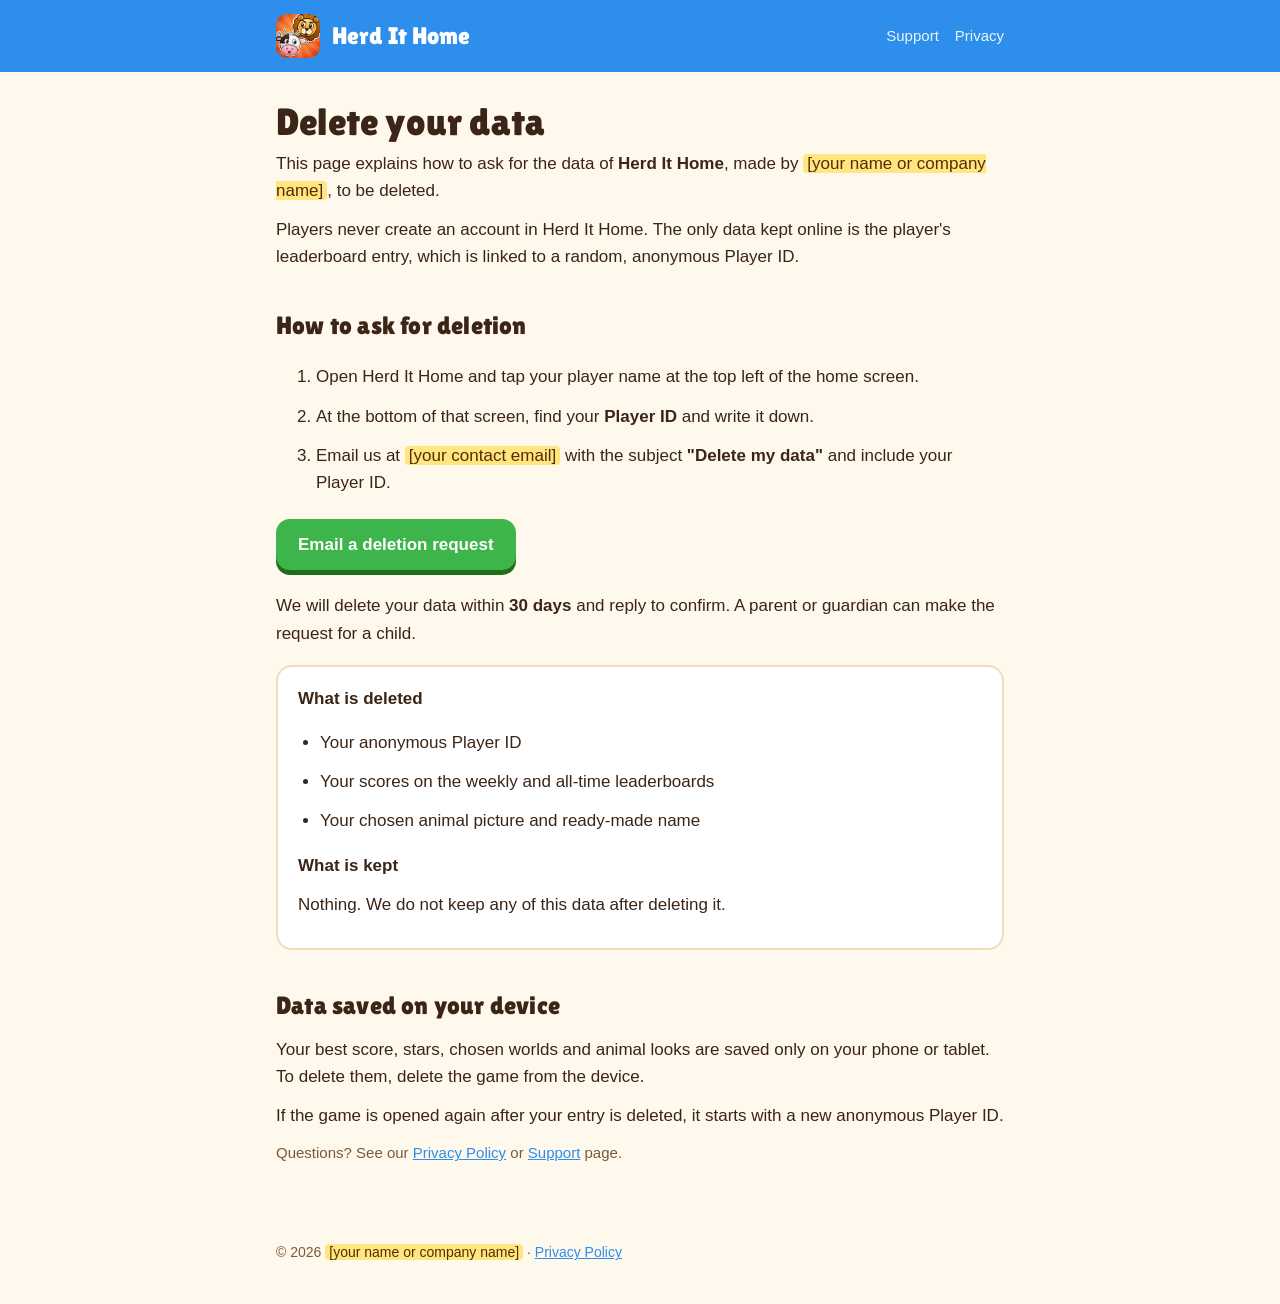
==== delete-data.html @ 39bd20ce "Add files via upload" ====
<!doctype html>
<html lang="en">
<head>
<meta charset="utf-8">
<meta name="viewport" content="width=device-width, initial-scale=1">
<title>Herd It Home Data Deletion</title>
<meta name="description" content="How to ask for your Herd It Home leaderboard data to be deleted.">
<link rel="icon" href="icon.png">
<link rel="preconnect" href="https://fonts.googleapis.com">
<link href="https://fonts.googleapis.com/css2?family=Lilita+One&display=swap" rel="stylesheet">
<link rel="stylesheet" href="style.css">
</head>
<body>
<header class="top"><div class="inner">
  <img src="icon.png" alt="">
  <a class="name" href="index.html">Herd It Home</a>
  <nav><a href="support.html">Support</a><a href="privacy.html">Privacy</a></nav>
</div></header>

<main>
  <h1>Delete your data</h1>
  <p>This page explains how to ask for the data of <strong>Herd It Home</strong>, made by
  <span class="todo">[your name or company name]</span>, to be deleted.</p>
  <p>Players never create an account in Herd It Home. The only data kept online is the player's
  leaderboard entry, which is linked to a random, anonymous Player ID.</p>

  <h2>How to ask for deletion</h2>
  <ol>
    <li>Open Herd It Home and tap your player name at the top left of the home screen.</li>
    <li>At the bottom of that screen, find your <strong>Player ID</strong> and write it down.</li>
    <li>Email us at <span class="todo">[your contact email]</span> with the subject
        <strong>"Delete my data"</strong> and include your Player ID.</li>
  </ol>
  <p><a class="button" href="mailto:[your contact email]?subject=Delete%20my%20data&amp;body=Please%20delete%20the%20Herd%20It%20Home%20data%20for%20this%20Player%20ID%3A%20">Email a deletion request</a></p>
  <p>We will delete your data within <strong>30 days</strong> and reply to confirm. A parent or guardian can make
  the request for a child.</p>

  <div class="card">
    <p><strong>What is deleted</strong></p>
    <ul>
      <li>Your anonymous Player ID</li>
      <li>Your scores on the weekly and all-time leaderboards</li>
      <li>Your chosen animal picture and ready-made name</li>
    </ul>
    <p><strong>What is kept</strong></p>
    <p>Nothing. We do not keep any of this data after deleting it.</p>
  </div>

  <h2>Data saved on your device</h2>
  <p>Your best score, stars, chosen worlds and animal looks are saved only on your phone or tablet.
  To delete them, delete the game from the device.</p>
  <p>If the game is opened again after your entry is deleted, it starts with a new anonymous Player ID.</p>

  <p class="muted">Questions? See our <a href="privacy.html">Privacy Policy</a> or <a href="support.html">Support</a> page.</p>
</main>

<footer>&copy; 2026 <span class="todo">[your name or company name]</span> &middot; <a href="privacy.html">Privacy Policy</a></footer>
</body>
</html>
---- style.css ----
:root {
  --bg: #fff8ec; --card: #ffffff; --ink: #3b2516; --muted: #7a5a3a; --line: #f0dcb8;
  --blue: #2e8eeb; --green: #3db54a; --gold: #ffc21c; --red: #e5452f;
}
@media (prefers-color-scheme: dark) {
  :root { --bg: #17140f; --card: #221d16; --ink: #f3ece0; --muted: #c4b29a; --line: #3d3428; }
}
* { box-sizing: border-box; }
body {
  margin: 0; background: var(--bg); color: var(--ink);
  font: 17px/1.6 -apple-system, "Segoe UI", Roboto, Helvetica, Arial, sans-serif;
}
a { color: var(--blue); }
.top { background: var(--blue); color: #fff; }
.top .inner { max-width: 760px; margin: 0 auto; padding: 14px 16px; display: flex; align-items: center; gap: 12px; }
.top img { width: 44px; height: 44px; border-radius: 11px; }
.top .name { font-family: "Lilita One", sans-serif; font-size: 24px; color: #fff; text-decoration: none; }
.top nav { margin-left: auto; display: flex; gap: 16px; font-size: 15px; }
.top nav a { color: #fff; text-decoration: none; opacity: .9; }
.top nav a[aria-current] { opacity: 1; text-decoration: underline; text-underline-offset: 4px; }
main { max-width: 760px; margin: 0 auto; padding: 28px 16px 64px; }
h1, h2 { font-family: "Lilita One", sans-serif; font-weight: 400; letter-spacing: .2px; }
h1 { font-size: 38px; margin: 0 0 6px; line-height: 1.15; }
h2 { font-size: 25px; margin: 36px 0 10px; }
p, li { margin: 0 0 12px; }
ul { padding-left: 22px; }
.muted { color: var(--muted); font-size: 15px; }
.hero { width: 100%; border-radius: 18px; display: block; margin: 8px 0 22px; }
.card { background: var(--card); border: 2px solid var(--line); border-radius: 16px; padding: 18px 20px; margin: 18px 0; }
.contact { border-color: var(--green); }
.contact .mail { font-size: 20px; font-weight: 700; word-break: break-all; }
.button {
  display: inline-block; background: var(--green); color: #fff; text-decoration: none; font-weight: 700;
  padding: 12px 22px; border-radius: 14px; box-shadow: 0 5px 0 #1e6e1a; margin: 6px 0 10px;
}
details { background: var(--card); border: 2px solid var(--line); border-radius: 14px; padding: 12px 18px; margin: 10px 0; }
summary { cursor: pointer; font-weight: 700; }
details[open] summary { margin-bottom: 8px; }
.todo { background: #ffe680; color: #5a2a00; padding: 0 4px; border-radius: 4px; }
footer { max-width: 760px; margin: 0 auto; padding: 0 16px 40px; color: var(--muted); font-size: 14px; }
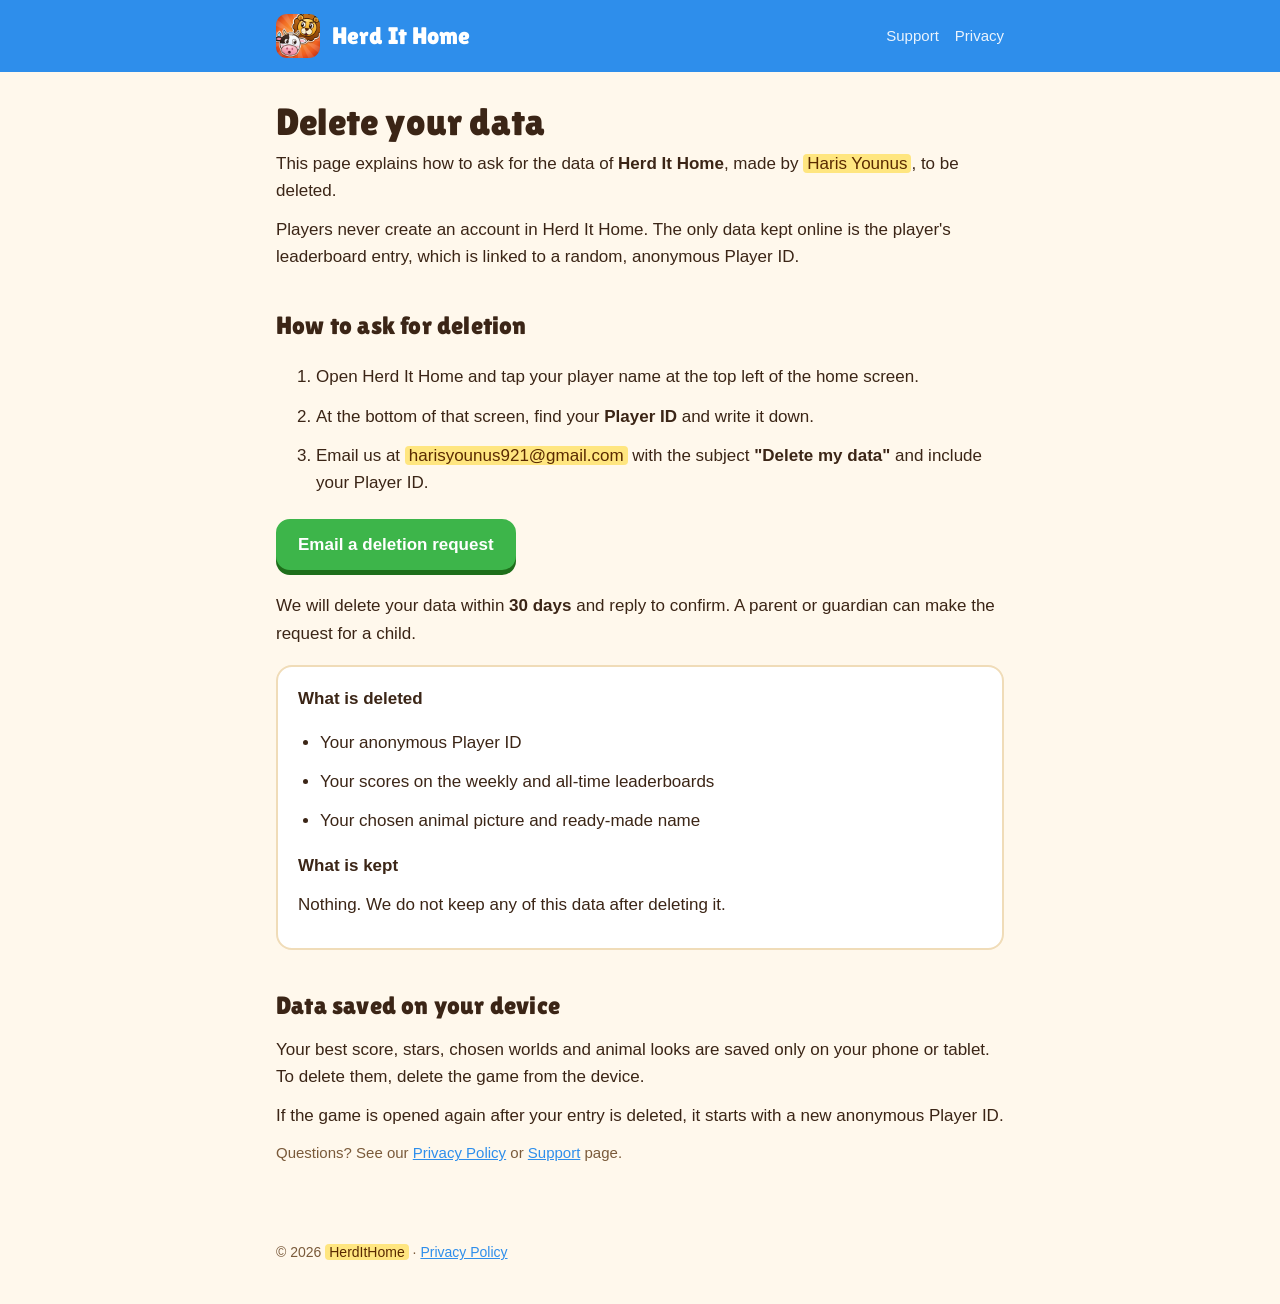
==== commit a2b84d6f: "Update delete-data.html" ====
--- a/delete-data.html
+++ b/delete-data.html
@@ -20,7 +20,7 @@
 <main>
   <h1>Delete your data</h1>
   <p>This page explains how to ask for the data of <strong>Herd It Home</strong>, made by
-  <span class="todo">[your name or company name]</span>, to be deleted.</p>
+  <span class="todo">Haris Younus</span>, to be deleted.</p>
   <p>Players never create an account in Herd It Home. The only data kept online is the player's
   leaderboard entry, which is linked to a random, anonymous Player ID.</p>
 
@@ -28,10 +28,10 @@
   <ol>
     <li>Open Herd It Home and tap your player name at the top left of the home screen.</li>
     <li>At the bottom of that screen, find your <strong>Player ID</strong> and write it down.</li>
-    <li>Email us at <span class="todo">[your contact email]</span> with the subject
+    <li>Email us at <span class="todo">harisyounus921@gmail.com</span> with the subject
         <strong>"Delete my data"</strong> and include your Player ID.</li>
   </ol>
-  <p><a class="button" href="mailto:[your contact email]?subject=Delete%20my%20data&amp;body=Please%20delete%20the%20Herd%20It%20Home%20data%20for%20this%20Player%20ID%3A%20">Email a deletion request</a></p>
+  <p><a class="button" href="mailto:harisyounus921@gmail.com?subject=Delete%20my%20data&amp;body=Please%20delete%20the%20Herd%20It%20Home%20data%20for%20this%20Player%20ID%3A%20">Email a deletion request</a></p>
   <p>We will delete your data within <strong>30 days</strong> and reply to confirm. A parent or guardian can make
   the request for a child.</p>
 
@@ -54,6 +54,6 @@
   <p class="muted">Questions? See our <a href="privacy.html">Privacy Policy</a> or <a href="support.html">Support</a> page.</p>
 </main>
 
-<footer>&copy; 2026 <span class="todo">[your name or company name]</span> &middot; <a href="privacy.html">Privacy Policy</a></footer>
+<footer>&copy; 2026 <span class="todo">HerdItHome</span> &middot; <a href="privacy.html">Privacy Policy</a></footer>
 </body>
 </html>
